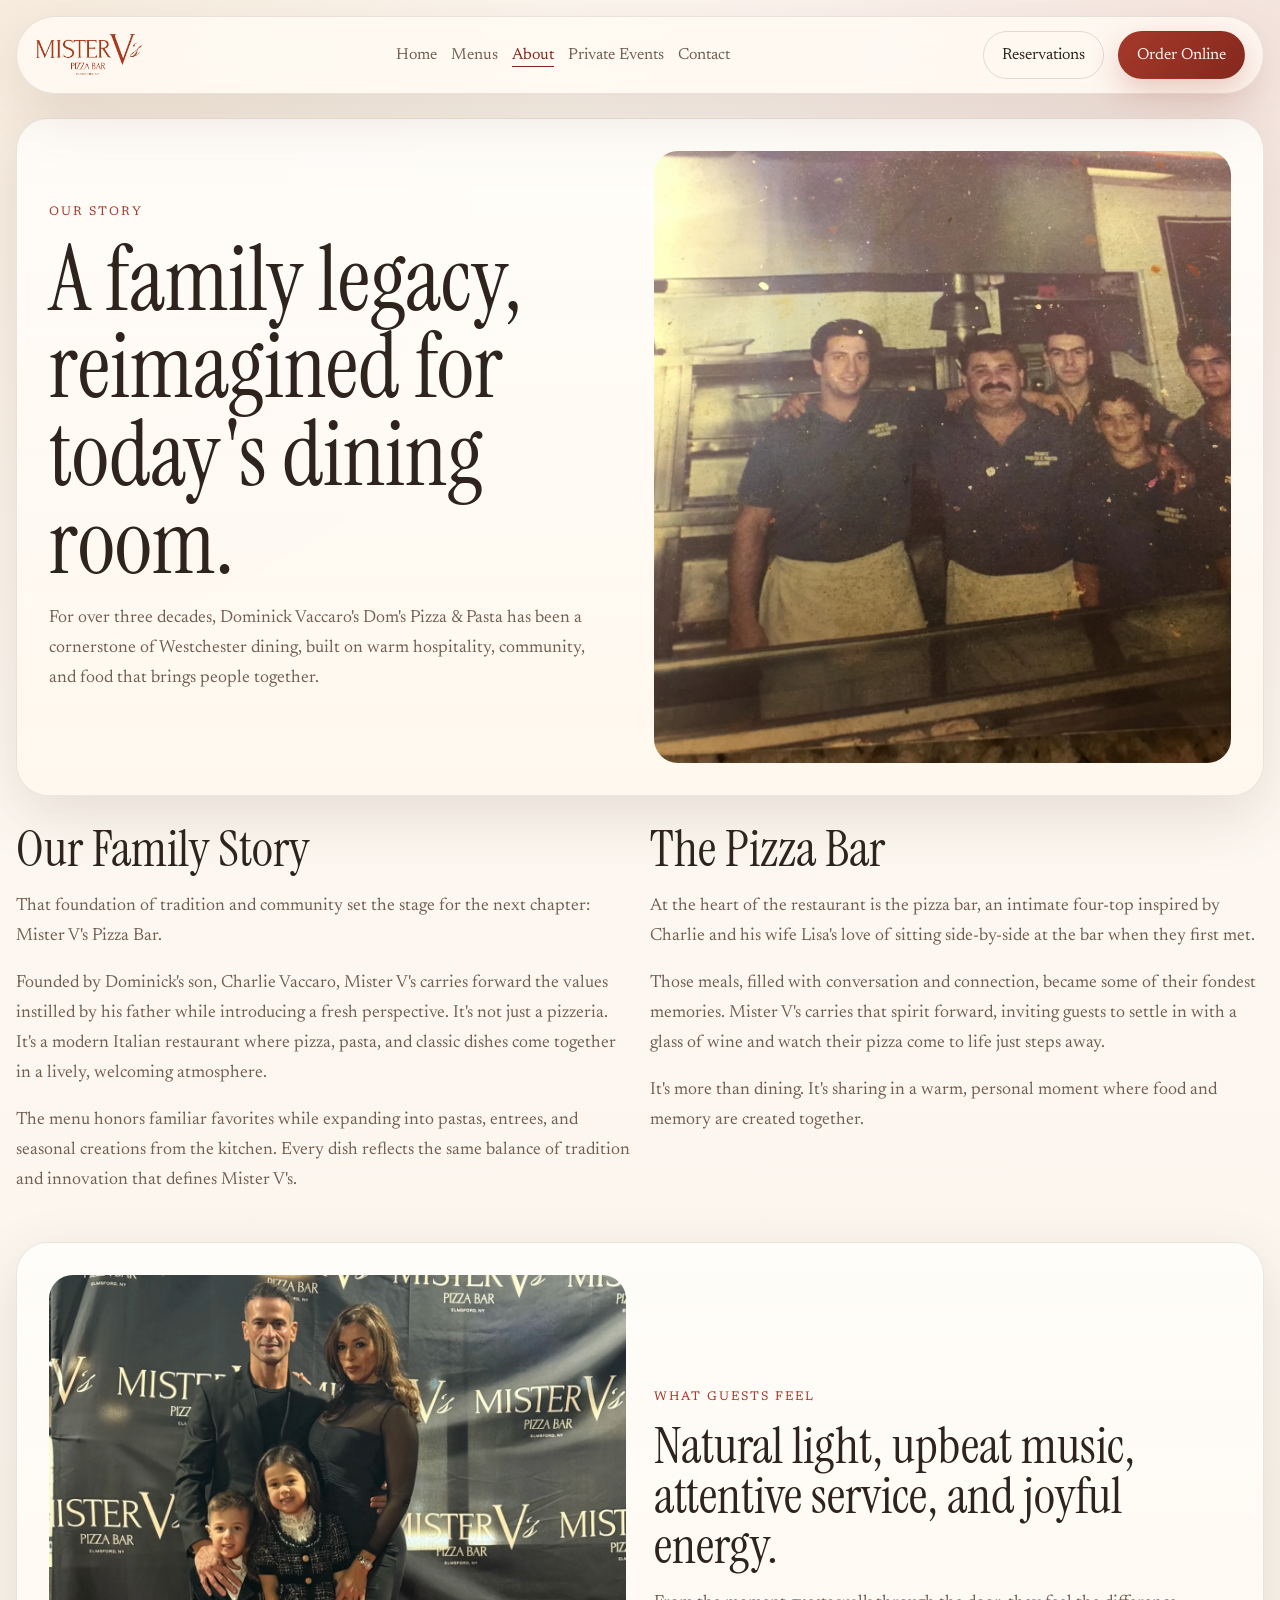
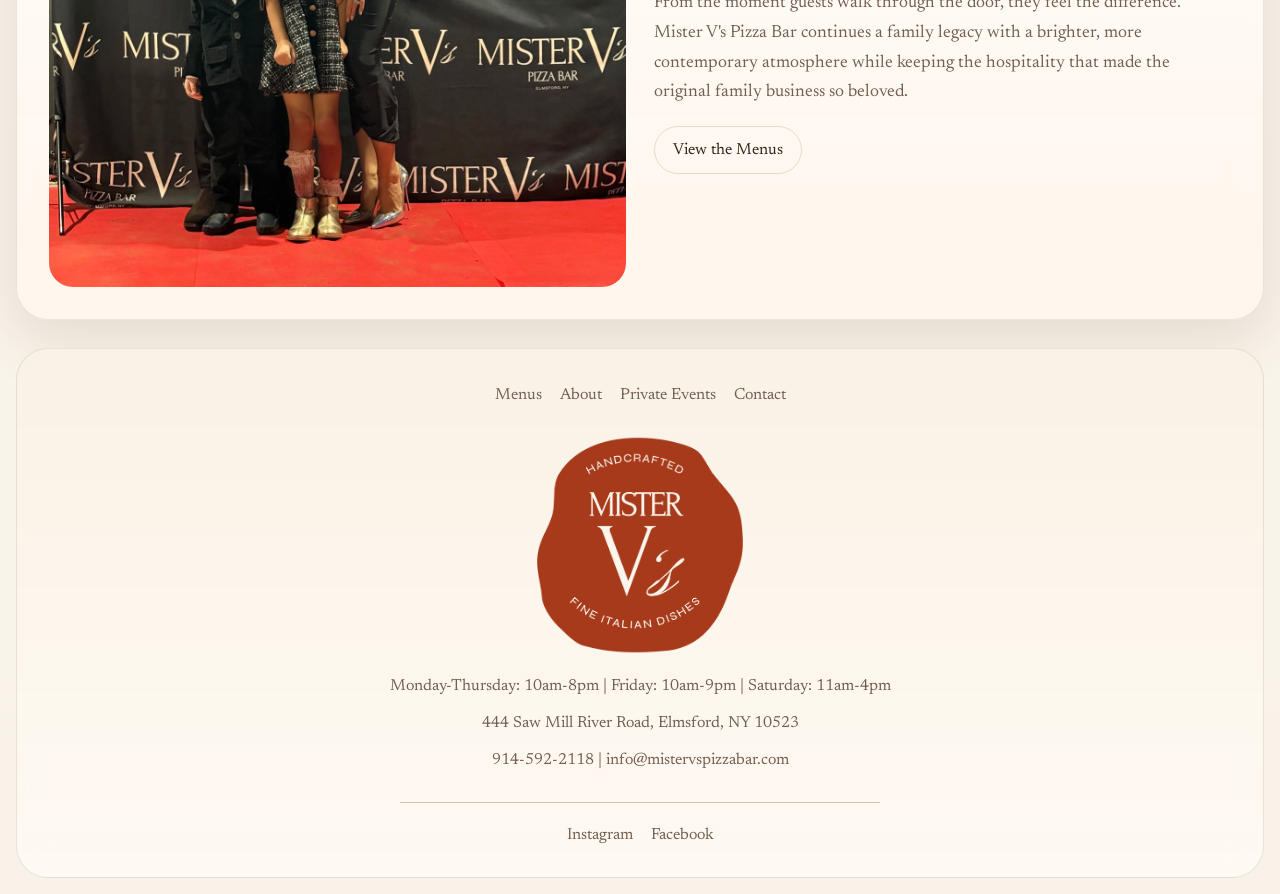
==== about.html @ b5cc9e01 "Refactor index.html: Simplified head section, updated title and description, added favicon and style" ====
<!DOCTYPE html>
<html lang="en">
<head>
  <meta charset="UTF-8">
  <meta name="viewport" content="width=device-width, initial-scale=1.0">
  <title>About | Mister V's Pizza Bar</title>
  <meta name="description" content="The story of Mister V's Pizza Bar and the Vaccaro family legacy.">
  <link rel="preconnect" href="https://fonts.googleapis.com">
  <link rel="preconnect" href="https://fonts.gstatic.com" crossorigin>
  <link href="https://fonts.googleapis.com/css2?family=Instrument+Serif:ital@0;1&family=Newsreader:opsz,wght@6..72,300;6..72,400;6..72,500;6..72,700&display=swap" rel="stylesheet">
  <link rel="icon" href="assets/images/badge-tomato.png">
  <link rel="stylesheet" href="styles.css">
</head>
<body>
  <div class="site-shell">
    <header class="site-header">
      <a class="brand" href="index.html"><img src="assets/images/logo-primary.png" alt="Mister V's Pizza Bar"></a>
      <button class="nav-toggle" type="button" aria-expanded="false" aria-label="Open navigation">
        <span></span>
        <span></span>
      </button>
      <nav class="site-nav">
        <a href="index.html">Home</a>
        <div class="nav-dropdown">
          <a href="menus.html" class="nav-trigger">Menus</a>
          <div class="dropdown-menu">
            <a href="menus.html#pizza-pasta-more">Pizza, Pasta &amp; More</a>
            <a href="menus.html#beer-wine">Beer &amp; Wine</a>
            <a href="menus.html#kids-menu">Kids Menu</a>
            <a href="https://order.toasttab.com/online/mister-v-pizza-bar-444-saw-mill-river-rd" target="_blank" rel="noreferrer">Catering (Online Ordering)</a>
          </div>
        </div>
        <a href="about.html" class="is-active">About</a>
        <a href="events.html">Private Events</a>
        <a href="contact.html">Contact</a>
      </nav>
      <div class="header-cta">
        <a class="button button-secondary" href="https://www.opentable.com/r/mister-vs-pizza-bar-reservations-elmsford?restref=1488136&lang=en-US&ot_source=Restaurant%20website" target="_blank" rel="noreferrer">Reservations</a>
        <a class="button" href="https://order.toasttab.com/online/mister-v-pizza-bar-444-saw-mill-river-rd" target="_blank" rel="noreferrer">Order Online</a>
      </div>
    </header>

    <main>
      <section class="page-hero">
        <div class="page-hero-copy reveal">
          <p class="eyebrow">Our Story</p>
          <h1>A family legacy, reimagined for today's dining room.</h1>
          <p>For over three decades, Dominick Vaccaro's Dom's Pizza &amp; Pasta has been a cornerstone of Westchester dining, built on warm hospitality, community, and food that brings people together.</p>
        </div>
        <img class="page-hero-image reveal" src="assets/images/about-story.jpg" alt="Interior or team image from Mister V's">
      </section>

      <section class="section story-layout">
        <div class="story-block reveal">
          <h2>Our Family Story</h2>
          <p>That foundation of tradition and community set the stage for the next chapter: Mister V's Pizza Bar.</p>
          <p>Founded by Dominick's son, Charlie Vaccaro, Mister V's carries forward the values instilled by his father while introducing a fresh perspective. It's not just a pizzeria. It's a modern Italian restaurant where pizza, pasta, and classic dishes come together in a lively, welcoming atmosphere.</p>
          <p>The menu honors familiar favorites while expanding into pastas, entrees, and seasonal creations from the kitchen. Every dish reflects the same balance of tradition and innovation that defines Mister V's.</p>
        </div>
        <div class="story-block reveal">
          <h2>The Pizza Bar</h2>
          <p>At the heart of the restaurant is the pizza bar, an intimate four-top inspired by Charlie and his wife Lisa's love of sitting side-by-side at the bar when they first met.</p>
          <p>Those meals, filled with conversation and connection, became some of their fondest memories. Mister V's carries that spirit forward, inviting guests to settle in with a glass of wine and watch their pizza come to life just steps away.</p>
          <p>It's more than dining. It's sharing in a warm, personal moment where food and memory are created together.</p>
        </div>
      </section>

      <section class="section image-text-panel">
        <img class="reveal" src="assets/images/about-family.jpg" alt="Vaccaro family">
        <div class="panel-copy reveal">
          <p class="eyebrow">What Guests Feel</p>
          <h2>Natural light, upbeat music, attentive service, and joyful energy.</h2>
          <p>From the moment guests walk through the door, they feel the difference. Mister V's Pizza Bar continues a family legacy with a brighter, more contemporary atmosphere while keeping the hospitality that made the original family business so beloved.</p>
          <a class="button button-secondary" href="menus.html">View the Menus</a>
        </div>
      </section>
    </main>

    <footer class="site-footer">
      <nav class="footer-nav">
        <a href="menus.html">Menus</a>
        <a href="about.html">About</a>
        <a href="events.html">Private Events</a>
        <a href="contact.html">Contact</a>
      </nav>
      <img class="footer-badge" src="assets/images/badge-tomato.png" alt="Mister V's Pizza Bar badge">
      <p class="footer-meta">Monday-Thursday: 10am-8pm | Friday: 10am-9pm | Saturday: 11am-4pm</p>
      <p class="footer-meta">444 Saw Mill River Road, Elmsford, NY 10523</p>
      <p class="footer-meta"><a href="tel:9145922118">914-592-2118</a> | <a href="mailto:info@mistervspizzabar.com">info@mistervspizzabar.com</a></p>
      <div class="footer-divider"></div>
      <div class="footer-socials">
        <a href="https://www.instagram.com/mistervspizzabar/" target="_blank" rel="noreferrer" aria-label="Instagram">Instagram</a>
        <a href="https://www.facebook.com/domspizzaelmsford" target="_blank" rel="noreferrer" aria-label="Facebook">Facebook</a>
      </div>
    </footer>
  </div>
  <script src="script.js"></script>
</body>
</html>
---- styles.css ----
:root {
  --bg: #f8f2e8;
  --bg-soft: #fffaf3;
  --surface: rgba(255, 255, 255, 0.72);
  --surface-strong: #fffdfa;
  --text: #2f241d;
  --muted: #725f51;
  --line: rgba(92, 59, 40, 0.12);
  --tomato: #a63a2b;
  --tomato-deep: #84281d;
  --gold: #cda46a;
  --shadow: 0 20px 60px rgba(99, 61, 41, 0.14);
  --radius-xl: 32px;
  --radius-lg: 24px;
  --radius-md: 18px;
  --content: 1200px;
}

* {
  box-sizing: border-box;
}

html {
  scroll-behavior: smooth;
}

body {
  margin: 0;
  font-family: "Newsreader", serif;
  color: var(--text);
  background:
    radial-gradient(circle at top left, rgba(205, 164, 106, 0.16), transparent 28%),
    radial-gradient(circle at top right, rgba(166, 58, 43, 0.11), transparent 26%),
    linear-gradient(180deg, #fffaf5 0%, var(--bg) 100%);
}

img {
  display: block;
  max-width: 100%;
}

a {
  color: inherit;
  text-decoration: none;
}

.site-shell {
  width: min(calc(100% - 32px), 1360px);
  margin: 16px auto;
}

.site-header,
.site-footer,
.card,
.menu-card,
.banner-card,
.hero,
.page-hero,
.feature-band,
.image-text-panel,
.story-strip {
  backdrop-filter: blur(16px);
  -webkit-backdrop-filter: blur(16px);
}

.site-header {
  position: sticky;
  top: 12px;
  z-index: 20;
  display: flex;
  align-items: center;
  justify-content: space-between;
  gap: 20px;
  padding: 14px 18px;
  margin-bottom: 24px;
  background: rgba(255, 250, 243, 0.82);
  border: 1px solid var(--line);
  border-radius: 999px;
  box-shadow: var(--shadow);
}

.brand img,
.footer-logo {
  height: 46px;
  width: auto;
}

.site-nav,
.header-cta,
.hero-actions,
.footer-links {
  display: flex;
  align-items: center;
  gap: 14px;
}

.site-nav a,
.nav-trigger,
.footer-links a,
.text-link {
  position: relative;
  color: var(--muted);
}

.site-nav a::after,
.nav-trigger::after,
.text-link::after {
  content: "";
  position: absolute;
  left: 0;
  bottom: -4px;
  width: 100%;
  height: 1px;
  background: currentColor;
  transform: scaleX(0);
  transform-origin: left;
  transition: transform 240ms ease;
}

.site-nav a:hover::after,
.site-nav a.is-active::after,
.nav-trigger:hover::after,
.nav-trigger.is-active::after,
.text-link:hover::after {
  transform: scaleX(1);
}

.site-nav a.is-active,
.nav-trigger.is-active {
  color: var(--tomato-deep);
}

.nav-dropdown {
  position: relative;
  display: flex;
  align-items: center;
}

.dropdown-menu {
  position: absolute;
  top: calc(100% + 14px);
  left: 50%;
  min-width: 230px;
  padding: 12px 0;
  background: rgba(255, 250, 243, 0.96);
  border: 1px solid var(--line);
  border-radius: 22px;
  box-shadow: var(--shadow);
  opacity: 0;
  visibility: hidden;
  transform: translateX(-50%) translateY(10px);
  transition: opacity 220ms ease, transform 220ms ease, visibility 220ms ease;
  z-index: 30;
}

.dropdown-menu a {
  display: block;
  padding: 10px 18px;
  text-align: center;
  color: var(--text);
}

.dropdown-menu a::after {
  display: none;
}

.dropdown-menu a:hover {
  background: rgba(166, 58, 43, 0.06);
  color: var(--tomato-deep);
}

.nav-dropdown:hover .dropdown-menu,
.nav-dropdown:focus-within .dropdown-menu {
  opacity: 1;
  visibility: visible;
  transform: translateX(-50%) translateY(0);
}

.button {
  display: inline-flex;
  align-items: center;
  justify-content: center;
  min-height: 48px;
  padding: 0 18px;
  border-radius: 999px;
  background: linear-gradient(135deg, var(--tomato), var(--tomato-deep));
  color: #fff8f5;
  border: 1px solid transparent;
  box-shadow: 0 12px 30px rgba(166, 58, 43, 0.25);
  transition: transform 240ms ease, box-shadow 240ms ease, background 240ms ease;
}

.button-secondary {
  background: transparent;
  color: var(--text);
  border-color: rgba(92, 59, 40, 0.16);
  box-shadow: none;
}

.button:hover,
.menu-card:hover,
.card:hover,
.banner-card:hover {
  transform: translateY(-3px);
}

.hero,
.page-hero,
.story-strip,
.image-text-panel,
.feature-band {
  display: grid;
  gap: 28px;
  align-items: center;
  padding: 32px;
  background: linear-gradient(180deg, rgba(255, 253, 250, 0.92), rgba(255, 247, 237, 0.9));
  border: 1px solid var(--line);
  border-radius: var(--radius-xl);
  box-shadow: var(--shadow);
}

.feature-band {
  min-height: 78vh;
}

.menus-hero {
  min-height: min(52vh, 520px);
  align-items: center;
  grid-template-columns: 1fr;
}

.menus-hero .page-hero-copy {
  max-width: none;
  width: 100%;
  text-align: center;
}

.menus-hero h1 {
  font-size: clamp(2.8rem, 5vw, 4.9rem);
  max-width: none;
}

.menus-hero p:not(.eyebrow) {
  max-width: none;
}

.hero,
.story-strip,
.image-text-panel,
.feature-band,
.page-hero {
  grid-template-columns: repeat(2, minmax(0, 1fr));
}

.hero-home {
  position: relative;
  min-height: 78vh;
  overflow: hidden;
  grid-template-columns: 1fr;
  justify-items: center;
  text-align: center;
  background:
    linear-gradient(180deg, rgba(34, 20, 15, 0.38), rgba(34, 20, 15, 0.54)),
    url("assets/images/hero-section.png") center center / cover no-repeat;
}

.hero-copy,
.page-hero-copy,
.story-text,
.feature-copy,
.panel-copy {
  max-width: 560px;
}

.eyebrow {
  margin: 0 0 12px;
  text-transform: uppercase;
  letter-spacing: 0.16em;
  font-size: 0.78rem;
  color: var(--tomato);
}

h1,
h2,
h3 {
  margin: 0 0 14px;
  font-family: "Instrument Serif", serif;
  font-weight: 400;
  line-height: 0.98;
}

h1 {
  font-size: clamp(3.2rem, 7vw, 6.4rem);
}

h2 {
  font-size: clamp(2.2rem, 4vw, 4rem);
}

h3 {
  font-size: clamp(1.5rem, 2.6vw, 2.4rem);
}

p,
li {
  font-size: 1.1rem;
  line-height: 1.7;
  color: var(--muted);
}

.lead {
  font-size: 1.22rem;
}

.hero-home .hero-copy {
  position: relative;
  z-index: 1;
  max-width: 720px;
  padding: 8vh 0;
}

.hero-overlay {
  position: absolute;
  inset: 0;
  background:
    radial-gradient(circle at center, rgba(0, 0, 0, 0.04), transparent 35%),
    linear-gradient(180deg, rgba(0, 0, 0, 0.28) 0%, rgba(0, 0, 0, 0.42) 100%);
}

.hero-home h1,
.hero-home .hero-lead,
.hero-home .hero-eyebrow {
  color: #fff8f1;
  text-shadow: 0 10px 30px rgba(0, 0, 0, 0.3);
}

.hero-home h1 em {
  font-style: italic;
}

.hero-home .hero-eyebrow {
  color: rgba(255, 248, 241, 0.86);
}

.hero-home .hero-lead {
  max-width: 540px;
  margin: 0 auto;
}

.hero-home .hero-actions {
  justify-content: center;
  margin-top: 28px;
}

.hero-home .button {
  background: rgba(20, 12, 10, 0.82);
  border: 1px solid rgba(255, 248, 241, 0.16);
  box-shadow: 0 18px 40px rgba(0, 0, 0, 0.24);
}

.hero-home .button:hover {
  background: rgba(20, 12, 10, 0.92);
}

.hero-home .hero-secondary {
  background: rgba(255, 248, 241, 0.14);
  color: #fff8f1;
  border-color: rgba(255, 248, 241, 0.32);
}

.hero-visual,
.story-media {
  position: relative;
}

.hero-image,
.page-hero-image,
.story-media img,
.image-text-panel img,
.feature-band img {
  width: 100%;
  height: min(68vh, 720px);
  min-height: 340px;
  max-height: min(68vh, 720px);
  object-fit: cover;
  border-radius: calc(var(--radius-xl) - 8px);
}

.feature-band .feature-copy {
  align-self: center;
}

.drink-group + .drink-group {
  margin-top: 26px;
}

.drink-group h3 {
  margin-bottom: 14px;
  font-size: clamp(1.4rem, 2vw, 1.9rem);
}

.drink-item {
  display: flex;
  justify-content: space-between;
  gap: 16px;
  padding: 9px 0;
  border-bottom: 1px solid rgba(92, 59, 40, 0.08);
}

.drink-item span,
.drink-item strong {
  font-size: 1.02rem;
  line-height: 1.45;
}

.drink-item span {
  color: var(--text);
}

.drink-item strong {
  color: var(--tomato-deep);
  font-weight: 700;
  white-space: nowrap;
}

.section {
  margin-top: 28px;
}

#pizza-pasta-more,
#beer-wine,
#kids-menu {
  scroll-margin-top: 132px;
}

.intro-grid,
.checklist-layout,
.split-banner,
.contact-layout,
.story-layout {
  display: grid;
  gap: 20px;
}

.intro-grid,
.contact-layout,
.split-banner,
.story-layout,
.checklist-layout {
  grid-template-columns: repeat(2, minmax(0, 1fr));
}

.card,
.menu-card,
.banner-card {
  padding: 28px;
  background: var(--surface);
  border: 1px solid var(--line);
  border-radius: var(--radius-lg);
  box-shadow: var(--shadow);
  transition: transform 240ms ease, border-color 240ms ease;
}

.card-accent,
.banner-card {
  background: linear-gradient(180deg, rgba(205, 164, 106, 0.16), rgba(255, 255, 255, 0.76));
}

.hours-line {
  margin: 0;
}

.section-heading {
  margin-bottom: 20px;
  max-width: 720px;
}

.center-heading {
  margin-left: auto;
  margin-right: auto;
  text-align: center;
}

.menu-grid,
.gallery-grid,
.menu-pages,
.menu-columns {
  display: grid;
  gap: 18px;
}

.menu-grid {
  grid-template-columns: repeat(4, minmax(0, 1fr));
}

.home-menu-grid {
  display: grid;
  grid-template-columns: repeat(3, minmax(0, 1fr));
  gap: 18px;
}

.home-menu-card {
  position: relative;
  display: block;
  overflow: hidden;
  min-height: 310px;
  border-radius: 0;
  box-shadow: var(--shadow);
}

.home-menu-card::after {
  content: "";
  position: absolute;
  inset: 0;
  background: linear-gradient(180deg, rgba(17, 12, 10, 0.1), rgba(17, 12, 10, 0.5));
}

.home-menu-card img {
  width: 100%;
  height: 100%;
  object-fit: cover;
  transition: transform 280ms ease;
}

.home-menu-card span {
  position: absolute;
  left: 28px;
  right: 28px;
  bottom: 28px;
  z-index: 1;
  font-family: "Instrument Serif", serif;
  font-size: clamp(1.8rem, 3vw, 3rem);
  line-height: 1;
  color: #fff8f1;
  text-transform: uppercase;
}

.home-menu-card:hover img {
  transform: scale(1.03);
}

.menu-card {
  padding: 16px;
}

.menu-card img {
  aspect-ratio: 1 / 1.1;
  width: 100%;
  object-fit: cover;
  border-radius: 18px;
  margin-bottom: 12px;
}

.menu-card span {
  display: block;
  font-size: 0.92rem;
  letter-spacing: 0.1em;
  text-transform: uppercase;
  color: var(--text);
}

.gallery-grid {
  grid-template-columns: repeat(3, minmax(0, 1fr));
}

.gallery-grid img {
  width: 100%;
  aspect-ratio: 0.92;
  object-fit: cover;
  border-radius: 24px;
  box-shadow: var(--shadow);
}

.three-up img {
  aspect-ratio: 1.05;
}

.menu-pages {
  grid-template-columns: repeat(2, minmax(0, 1fr));
}

.menu-pages img {
  width: 100%;
  border-radius: var(--radius-lg);
  box-shadow: var(--shadow);
}

.menu-columns {
  grid-template-columns: repeat(2, minmax(0, 1fr));
  gap: 22px;
}

.menu-panel {
  padding: 28px;
  background: rgba(255, 253, 249, 0.84);
  border: 1px solid var(--line);
  border-radius: var(--radius-lg);
  box-shadow: var(--shadow);
}

.menu-panel h3 {
  margin-bottom: 18px;
  padding-bottom: 10px;
  border-bottom: 1px solid rgba(92, 59, 40, 0.12);
}

.menu-item {
  display: grid;
  grid-template-columns: minmax(0, 1fr) auto;
  gap: 14px;
  padding: 14px 0;
  border-bottom: 1px solid rgba(92, 59, 40, 0.08);
}

.menu-item:last-of-type {
  border-bottom: 0;
}

.menu-item h4 {
  margin: 0 0 6px;
  font-size: 1.14rem;
  font-weight: 500;
  color: var(--text);
}

.menu-item p {
  margin: 0;
  font-size: 1rem;
  line-height: 1.55;
}

.menu-item span {
  align-self: start;
  white-space: nowrap;
  font-size: 0.98rem;
  font-weight: 700;
  color: var(--tomato-deep);
}

.menu-note {
  margin: 14px 0 0;
  font-size: 0.98rem;
  color: var(--muted);
}

.compact {
  grid-template-columns: 1fr;
}

.reverse {
  grid-template-columns: repeat(2, minmax(0, 1fr));
}

.reverse img {
  order: 2;
}

.feature-list {
  margin: 0;
  padding-left: 22px;
}

.site-footer {
  display: flex;
  flex-direction: column;
  align-items: center;
  text-align: center;
  gap: 10px;
  padding: 38px 32px 34px;
  margin: 28px 0 8px;
  background: linear-gradient(180deg, rgba(249, 241, 230, 0.96), rgba(255, 250, 243, 0.92));
  border: 1px solid var(--line);
  border-radius: var(--radius-xl);
}

.footer-nav,
.footer-socials {
  display: flex;
  flex-wrap: wrap;
  justify-content: center;
  gap: 18px;
}

.footer-nav {
  margin-bottom: 10px;
}

.footer-nav a,
.footer-socials a {
  color: var(--muted);
}

.footer-badge {
  width: min(220px, 52vw);
  height: auto;
  margin: 12px auto 8px;
}

.footer-meta {
  margin: 0;
  font-size: 1rem;
}

.footer-divider {
  width: min(480px, 100%);
  height: 1px;
  margin: 18px auto 14px;
  background: rgba(92, 59, 40, 0.28);
}

.nav-toggle {
  display: none;
  background: transparent;
  border: 0;
  padding: 0;
}

.nav-toggle span {
  display: block;
  width: 28px;
  height: 2px;
  margin: 6px 0;
  background: var(--text);
  border-radius: 999px;
}

.reveal {
  opacity: 0;
  transform: translateY(30px);
  transition: opacity 700ms ease, transform 700ms cubic-bezier(.22,1,.36,1);
}

.reveal.is-visible {
  opacity: 1;
  transform: translateY(0);
}

@keyframes drift {
  0%, 100% {
    transform: translateY(0px);
  }
  50% {
    transform: translateY(-10px);
  }
}

@media (max-width: 1080px) {
  .site-header {
    border-radius: 28px;
    flex-wrap: wrap;
  }

  .hero,
  .page-hero,
  .story-strip,
  .image-text-panel,
  .feature-band,
  .menu-grid,
  .home-menu-grid,
  .gallery-grid,
  .intro-grid,
  .checklist-layout,
  .split-banner,
  .contact-layout,
  .story-layout,
  .menu-pages,
  .menu-columns,
  .reverse {
    grid-template-columns: 1fr;
  }

  .reverse img {
    order: 0;
  }
}

@media (max-width: 820px) {
  .site-shell {
    width: min(calc(100% - 20px), 1360px);
  }

  .nav-toggle {
    display: block;
    margin-left: auto;
  }

  .site-nav,
  .header-cta {
    display: none;
    width: 100%;
    flex-direction: column;
    align-items: flex-start;
  }

  .nav-dropdown {
    width: 100%;
    flex-direction: column;
    align-items: flex-start;
  }

  .dropdown-menu {
    position: static;
    left: auto;
    min-width: 100%;
    margin-top: 8px;
    padding: 8px 0 0 14px;
    background: transparent;
    border: 0;
    border-radius: 0;
    box-shadow: none;
    opacity: 1;
    visibility: visible;
    transform: none;
  }

  .dropdown-menu a {
    padding: 6px 0;
    text-align: left;
  }

  .site-header.is-open .site-nav,
  .site-header.is-open .header-cta {
    display: flex;
  }

  .site-footer {
    padding: 30px 20px 28px;
  }

  .hero,
  .page-hero,
  .story-strip,
  .image-text-panel,
  .feature-band {
    padding: 22px;
  }

  .feature-band {
    min-height: auto;
  }

  .menus-hero {
    min-height: auto;
  }

  .page-hero-image,
  .story-media img,
  .image-text-panel img,
  .feature-band img {
    height: auto;
    max-height: none;
  }

  .drink-item {
    align-items: flex-start;
  }

  .menu-panel {
    padding: 22px;
  }

  .menu-item {
    grid-template-columns: 1fr;
    gap: 8px;
  }

  .menu-item span {
    white-space: normal;
  }

  h1 {
    font-size: clamp(2.5rem, 10vw, 4.2rem);
  }
}
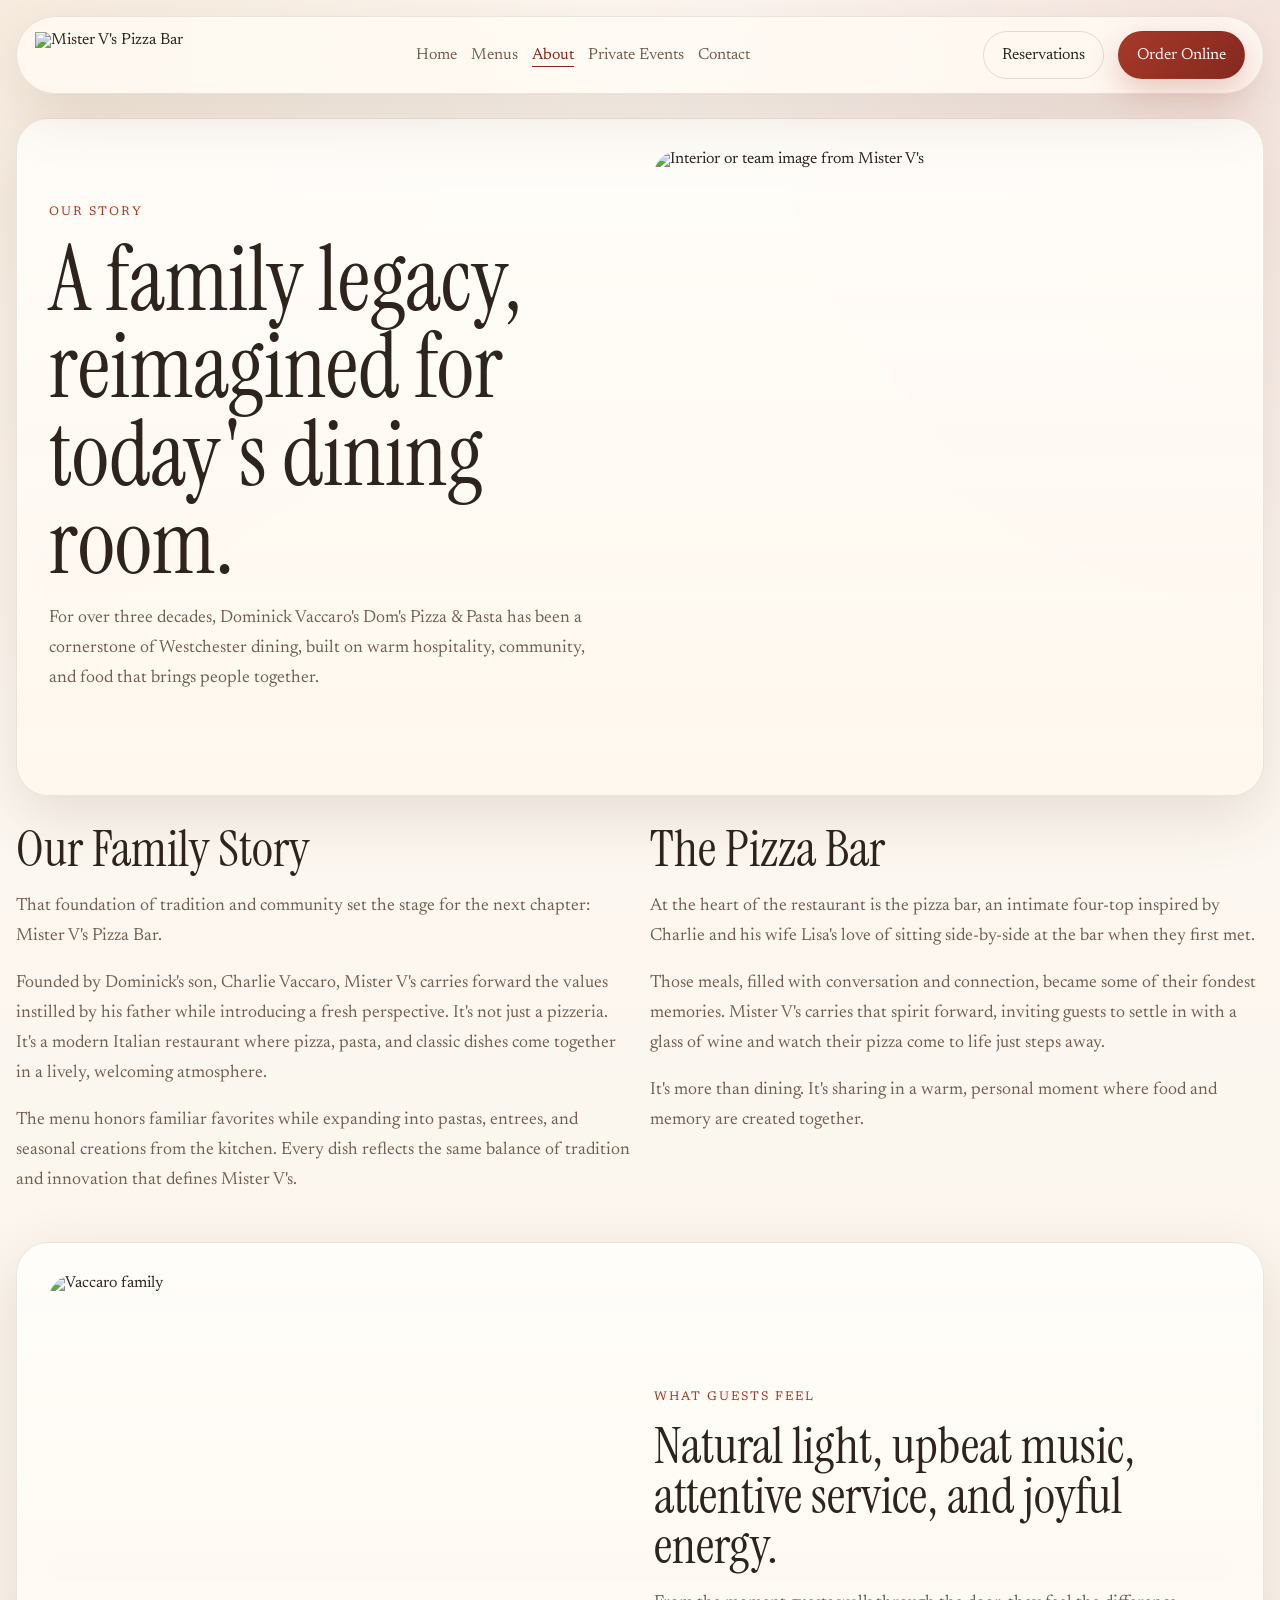
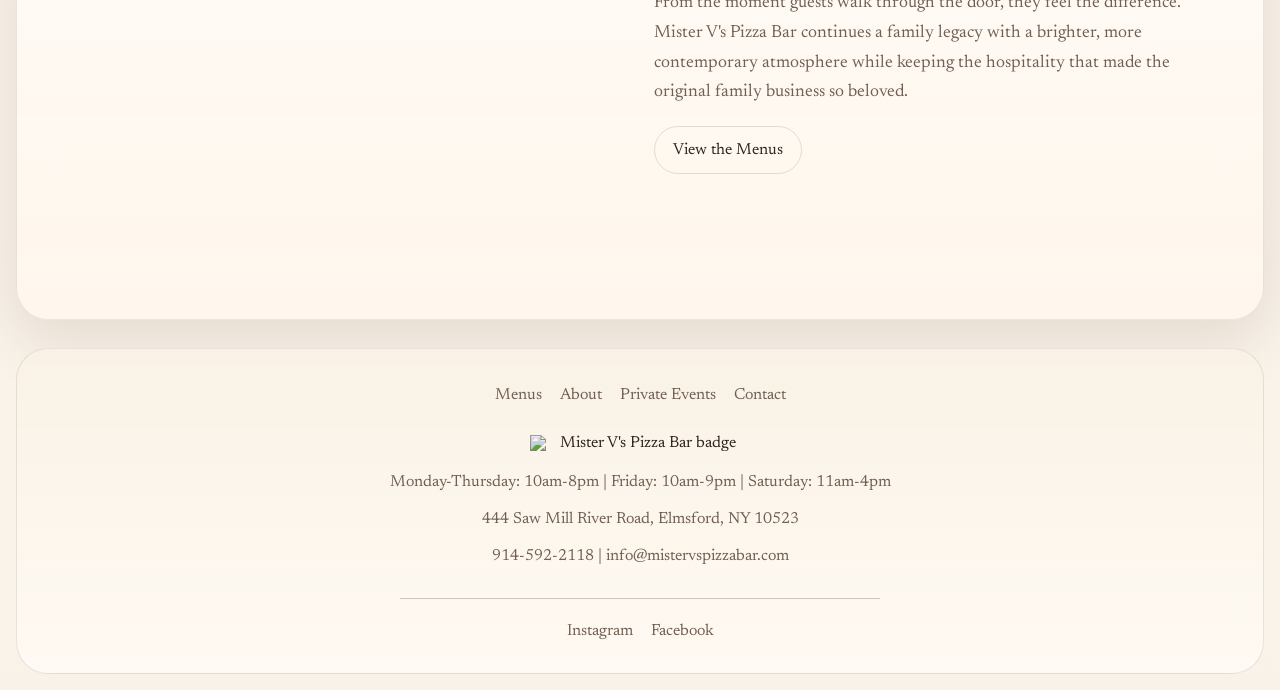
==== commit b49a774a: "Update image sources across all HTML files to use new hosted URLs, remove outdated local image files" ====
--- a/about.html
+++ b/about.html
@@ -5,16 +5,54 @@
   <meta name="viewport" content="width=device-width, initial-scale=1.0">
   <title>About | Mister V's Pizza Bar</title>
   <meta name="description" content="The story of Mister V's Pizza Bar and the Vaccaro family legacy.">
+  <meta name="robots" content="index, follow">
+  <meta property="og:title" content="About | Mister V's Pizza Bar">
+  <meta property="og:description" content="The story of Mister V's Pizza Bar and the Vaccaro family legacy.">
+  <meta property="og:type" content="website">
+  <meta property="og:url" content="https://www.mistervspizzabar.com/about.html">
+  <meta property="og:image" content="https://images.squarespace-cdn.com/content/v1/69305c661f67e30b428beebc/d6c5b930-145e-46df-b0c2-14fc57f17096/Screen+Shot+2025-12-03+at+11.09.46+AM.png">
+  <meta name="twitter:card" content="summary_large_image">
+  <meta name="twitter:title" content="About | Mister V's Pizza Bar">
+  <meta name="twitter:description" content="The story of Mister V's Pizza Bar and the Vaccaro family legacy.">
+  <meta name="twitter:image" content="https://images.squarespace-cdn.com/content/v1/69305c661f67e30b428beebc/d6c5b930-145e-46df-b0c2-14fc57f17096/Screen+Shot+2025-12-03+at+11.09.46+AM.png">
+  <link rel="canonical" href="https://www.mistervspizzabar.com/about.html">
+  <script type="application/ld+json">
+    {
+      "@context": "https://schema.org",
+      "@type": "Restaurant",
+      "name": "Mister V's Pizza Bar",
+      "description": "Mister V's Pizza Bar is a modern Italian restaurant offering pizza, pasta, and classic dishes in a lively, welcoming atmosphere.",
+      "address": {
+        "@type": "PostalAddress",
+        "streetAddress": "444 Saw Mill River Road",
+        "addressLocality": "Elmsford",
+        "addressRegion": "NY",
+        "postalCode": "10523",
+        "addressCountry": "US"
+      },
+      "telephone": "+1-914-592-2118",
+      "servesCuisine": ["Italian", "Pizza"],
+      "openingHours": [
+        "Mo-Th 10:00-20:00",
+        "Fr 10:00-21:00",
+        "Sa 11:00-16:00"
+      ],
+      "image": "https://images.squarespace-cdn.com/content/v1/69305c661f67e30b428beebc/05356a7d-2dd3-4ba5-9645-69e34ec68e3c/MisterV%27s_primary_tomato.png?format=1500w",
+      "url": "https://www.mistervspizzabar.com/about.html",
+      "menu": "https://www.mistervspizzabar.com/menus.html",
+      "acceptsReservations": true
+    }
+  </script>
   <link rel="preconnect" href="https://fonts.googleapis.com">
   <link rel="preconnect" href="https://fonts.gstatic.com" crossorigin>
   <link href="https://fonts.googleapis.com/css2?family=Instrument+Serif:ital@0;1&family=Newsreader:opsz,wght@6..72,300;6..72,400;6..72,500;6..72,700&display=swap" rel="stylesheet">
-  <link rel="icon" href="assets/images/badge-tomato.png">
+  <link rel="icon" href="https://quseprdus1.blob.core.windows.net/kora-business-images/user-media/fc630fa7-f1c9-4c1a-b0a6-b8a27b4a1460/de8c94d8-887e-4625-825f-ec262dbc28df/1775051506_fio6si.jpeg">
   <link rel="stylesheet" href="styles.css">
 </head>
 <body>
   <div class="site-shell">
     <header class="site-header">
-      <a class="brand" href="index.html"><img src="assets/images/logo-primary.png" alt="Mister V's Pizza Bar"></a>
+      <a class="brand" href="index.html"><img src="https://quseprdus1.blob.core.windows.net/kora-business-images/user-media/fc630fa7-f1c9-4c1a-b0a6-b8a27b4a1460/de8c94d8-887e-4625-825f-ec262dbc28df/1775051506_fio6si.jpeg" alt="Mister V's Pizza Bar"></a>
       <button class="nav-toggle" type="button" aria-expanded="false" aria-label="Open navigation">
         <span></span>
         <span></span>
@@ -47,7 +85,7 @@
           <h1>A family legacy, reimagined for today's dining room.</h1>
           <p>For over three decades, Dominick Vaccaro's Dom's Pizza &amp; Pasta has been a cornerstone of Westchester dining, built on warm hospitality, community, and food that brings people together.</p>
         </div>
-        <img class="page-hero-image reveal" src="assets/images/about-story.jpg" alt="Interior or team image from Mister V's">
+        <img class="page-hero-image reveal" src="https://quseprdus1.blob.core.windows.net/kora-business-images/user-media/fc630fa7-f1c9-4c1a-b0a6-b8a27b4a1460/de8c94d8-887e-4625-825f-ec262dbc28df/1775051329_34r7bz.jpeg" alt="Interior or team image from Mister V's">
       </section>
 
       <section class="section story-layout">
@@ -66,7 +104,7 @@
       </section>
 
       <section class="section image-text-panel">
-        <img class="reveal" src="assets/images/about-family.jpg" alt="Vaccaro family">
+        <img class="reveal" src="https://quseprdus1.blob.core.windows.net/kora-business-images/user-media/fc630fa7-f1c9-4c1a-b0a6-b8a27b4a1460/de8c94d8-887e-4625-825f-ec262dbc28df/1775051321_kjzkze.jpeg" alt="Vaccaro family">
         <div class="panel-copy reveal">
           <p class="eyebrow">What Guests Feel</p>
           <h2>Natural light, upbeat music, attentive service, and joyful energy.</h2>
@@ -83,7 +121,7 @@
         <a href="events.html">Private Events</a>
         <a href="contact.html">Contact</a>
       </nav>
-      <img class="footer-badge" src="assets/images/badge-tomato.png" alt="Mister V's Pizza Bar badge">
+      <img class="footer-badge" src="https://quseprdus1.blob.core.windows.net/kora-business-images/user-media/fc630fa7-f1c9-4c1a-b0a6-b8a27b4a1460/de8c94d8-887e-4625-825f-ec262dbc28df/1775051342_nwm40o.jpeg" alt="Mister V's Pizza Bar badge">
       <p class="footer-meta">Monday-Thursday: 10am-8pm | Friday: 10am-9pm | Saturday: 11am-4pm</p>
       <p class="footer-meta">444 Saw Mill River Road, Elmsford, NY 10523</p>
       <p class="footer-meta"><a href="tel:9145922118">914-592-2118</a> | <a href="mailto:info@mistervspizzabar.com">info@mistervspizzabar.com</a></p>
--- a/styles.css
+++ b/styles.css
@@ -83,6 +83,8 @@
 .footer-logo {
   height: 46px;
   width: auto;
+  display: block;
+  mix-blend-mode: multiply;
 }
 
 .site-nav,
@@ -261,7 +263,7 @@
   text-align: center;
   background:
     linear-gradient(180deg, rgba(34, 20, 15, 0.38), rgba(34, 20, 15, 0.54)),
-    url("assets/images/hero-section.png") center center / cover no-repeat;
+    url("https://quseprdus1.blob.core.windows.net/kora-business-images/user-media/fc630fa7-f1c9-4c1a-b0a6-b8a27b4a1460/de8c94d8-887e-4625-825f-ec262dbc28df/1775051487_ry5ekg.jpeg") center center / cover no-repeat;
 }
 
 .hero-copy,
@@ -694,6 +696,8 @@
   width: min(220px, 52vw);
   height: auto;
   margin: 12px auto 8px;
+  display: block;
+  mix-blend-mode: multiply;
 }
 
 .footer-meta {
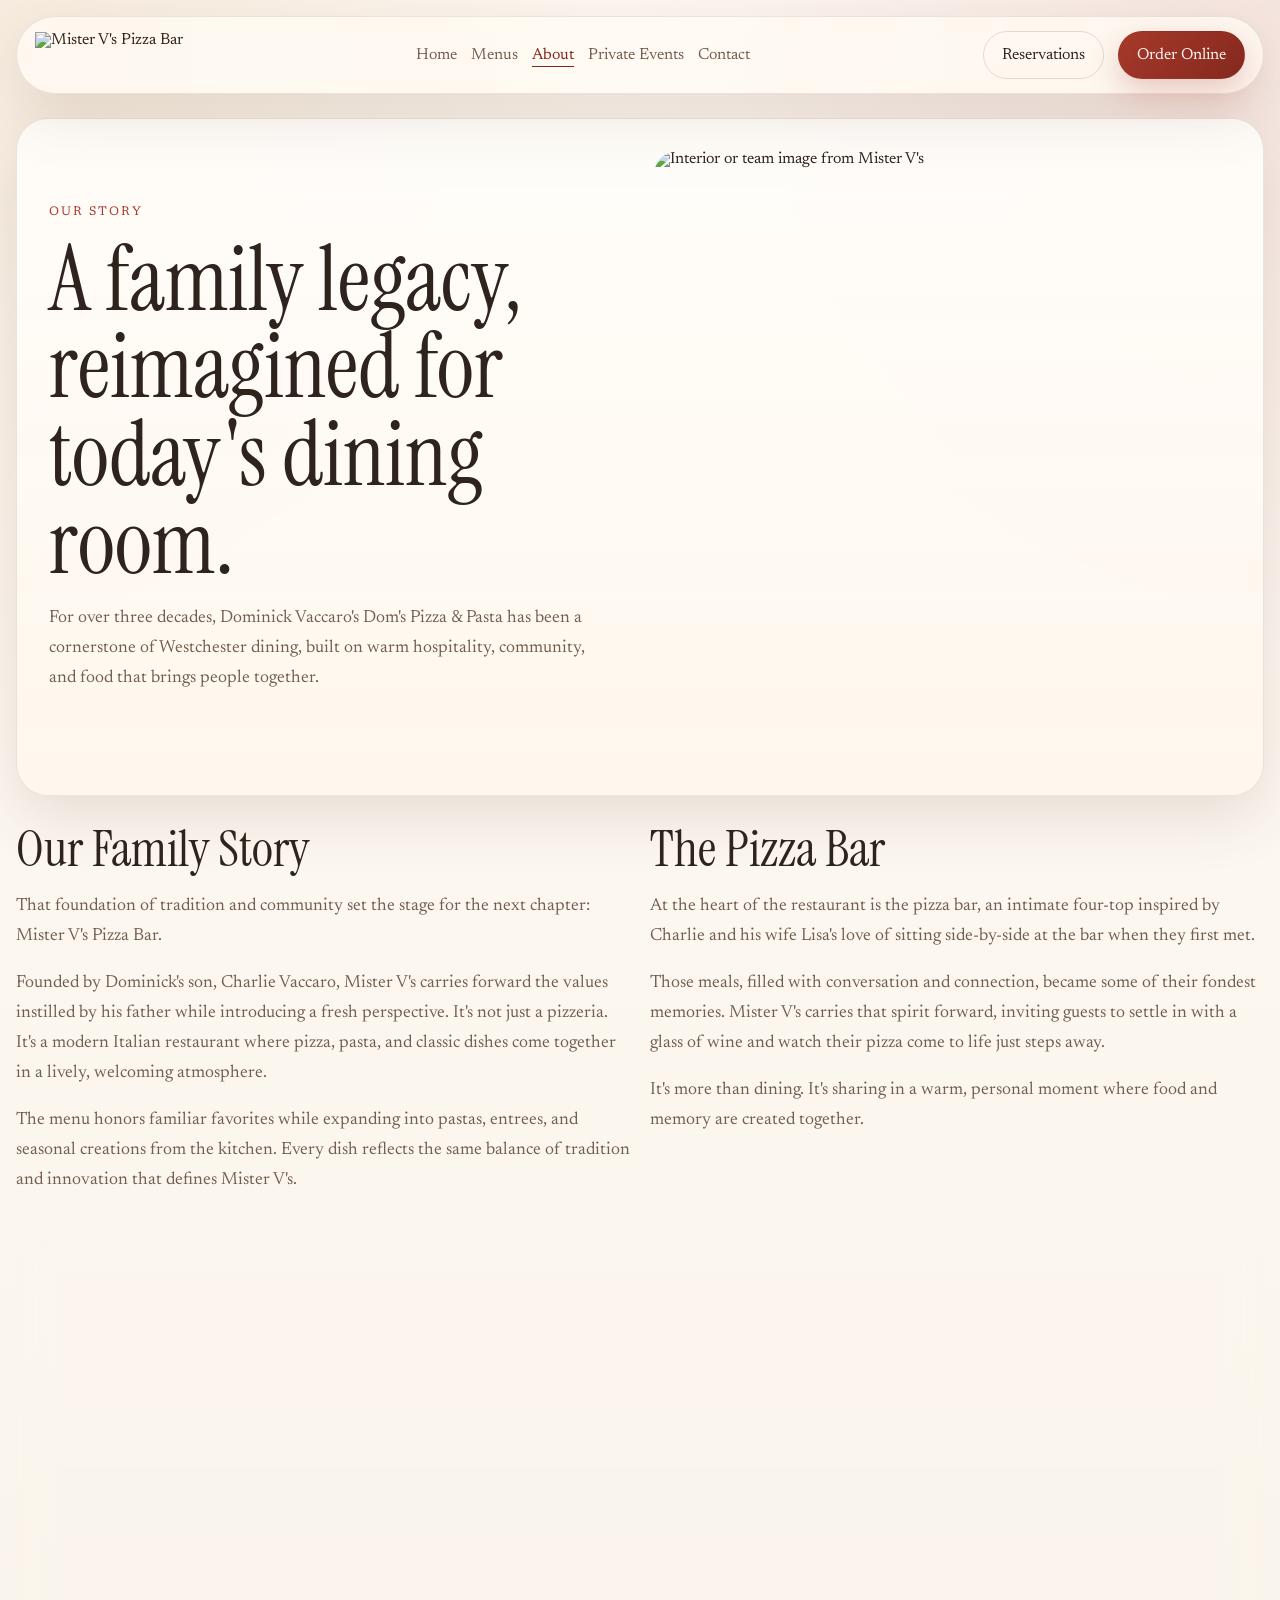
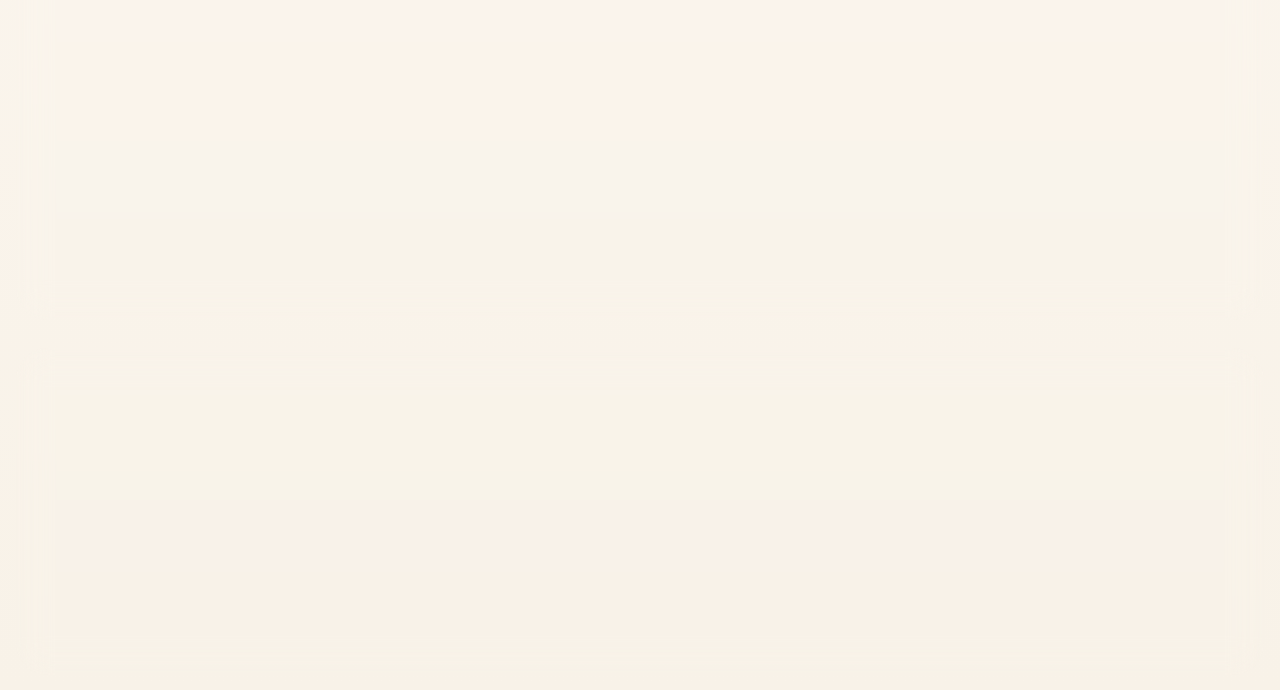
==== commit 6dbc4ebb: "Update font links in all HTML files for improved typography consistency and performance." ====
--- a/about.html
+++ b/about.html
@@ -45,7 +45,7 @@
   </script>
   <link rel="preconnect" href="https://fonts.googleapis.com">
   <link rel="preconnect" href="https://fonts.gstatic.com" crossorigin>
-  <link href="https://fonts.googleapis.com/css2?family=Instrument+Serif:ital@0;1&family=Newsreader:opsz,wght@6..72,300;6..72,400;6..72,500;6..72,700&display=swap" rel="stylesheet">
+  <link href="https://fonts.googleapis.com/css2?family=Instrument+Serif:ital,wght@0,400;1,400&family=Newsreader:ital,wght@0,300;0,400;0,700;1,300;1,400;1,700" rel="stylesheet">
   <link rel="icon" href="https://quseprdus1.blob.core.windows.net/kora-business-images/user-media/fc630fa7-f1c9-4c1a-b0a6-b8a27b4a1460/de8c94d8-887e-4625-825f-ec262dbc28df/1775051506_fio6si.jpeg">
   <link rel="stylesheet" href="styles.css">
 </head>
--- a/styles.css
+++ b/styles.css
@@ -102,6 +102,31 @@
 .text-link {
   position: relative;
   color: var(--muted);
+}
+
+.card-accent .text-link {
+  display: flex;
+  align-items: center;
+  gap: 10px;
+  width: fit-content;
+  margin: 0 0 12px;
+  font-size: 2rem;
+  line-height: 1.2;
+}
+
+.card-accent .text-link:last-of-type {
+  margin-bottom: 0;
+}
+
+.platform-icon {
+  width: 26px;
+  height: 26px;
+  flex: 0 0 26px;
+  display: block;
+}
+
+.platform-icon-order {
+  fill: var(--muted);
 }
 
 .site-nav a::after,
